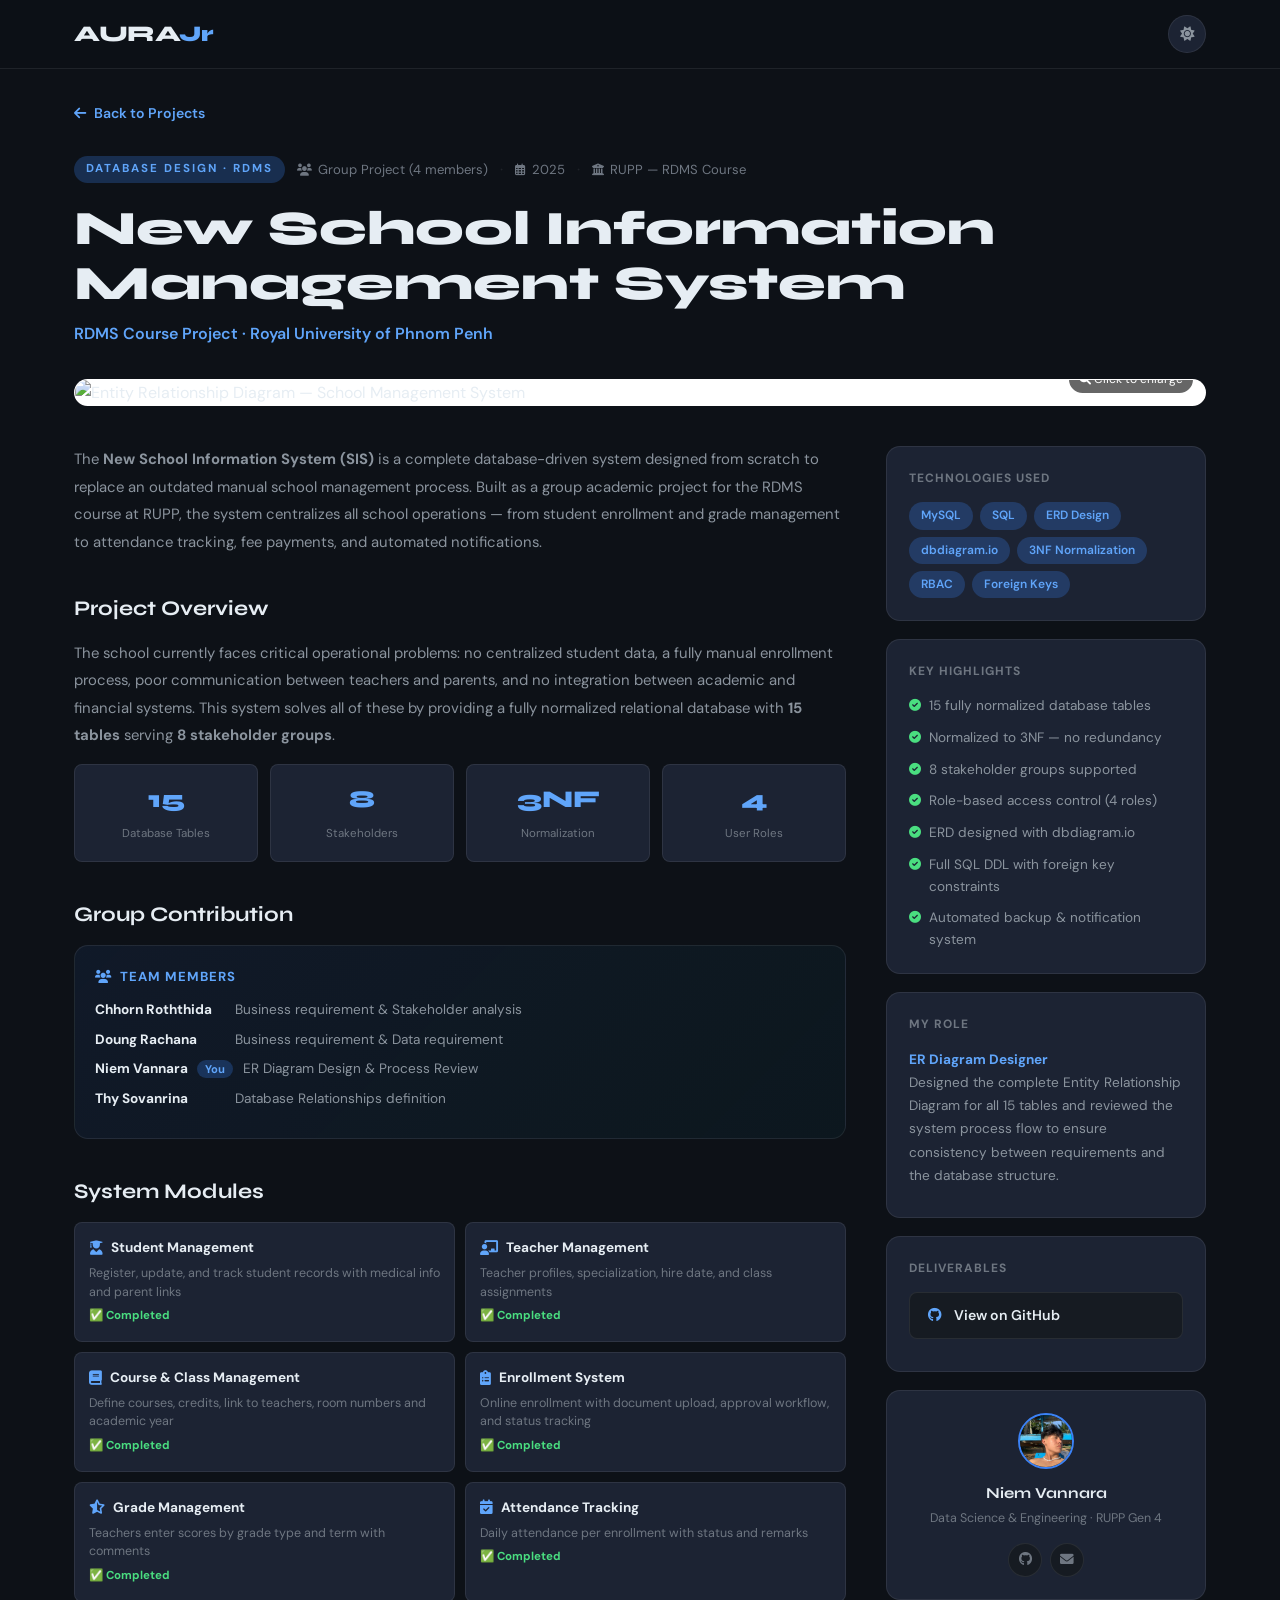
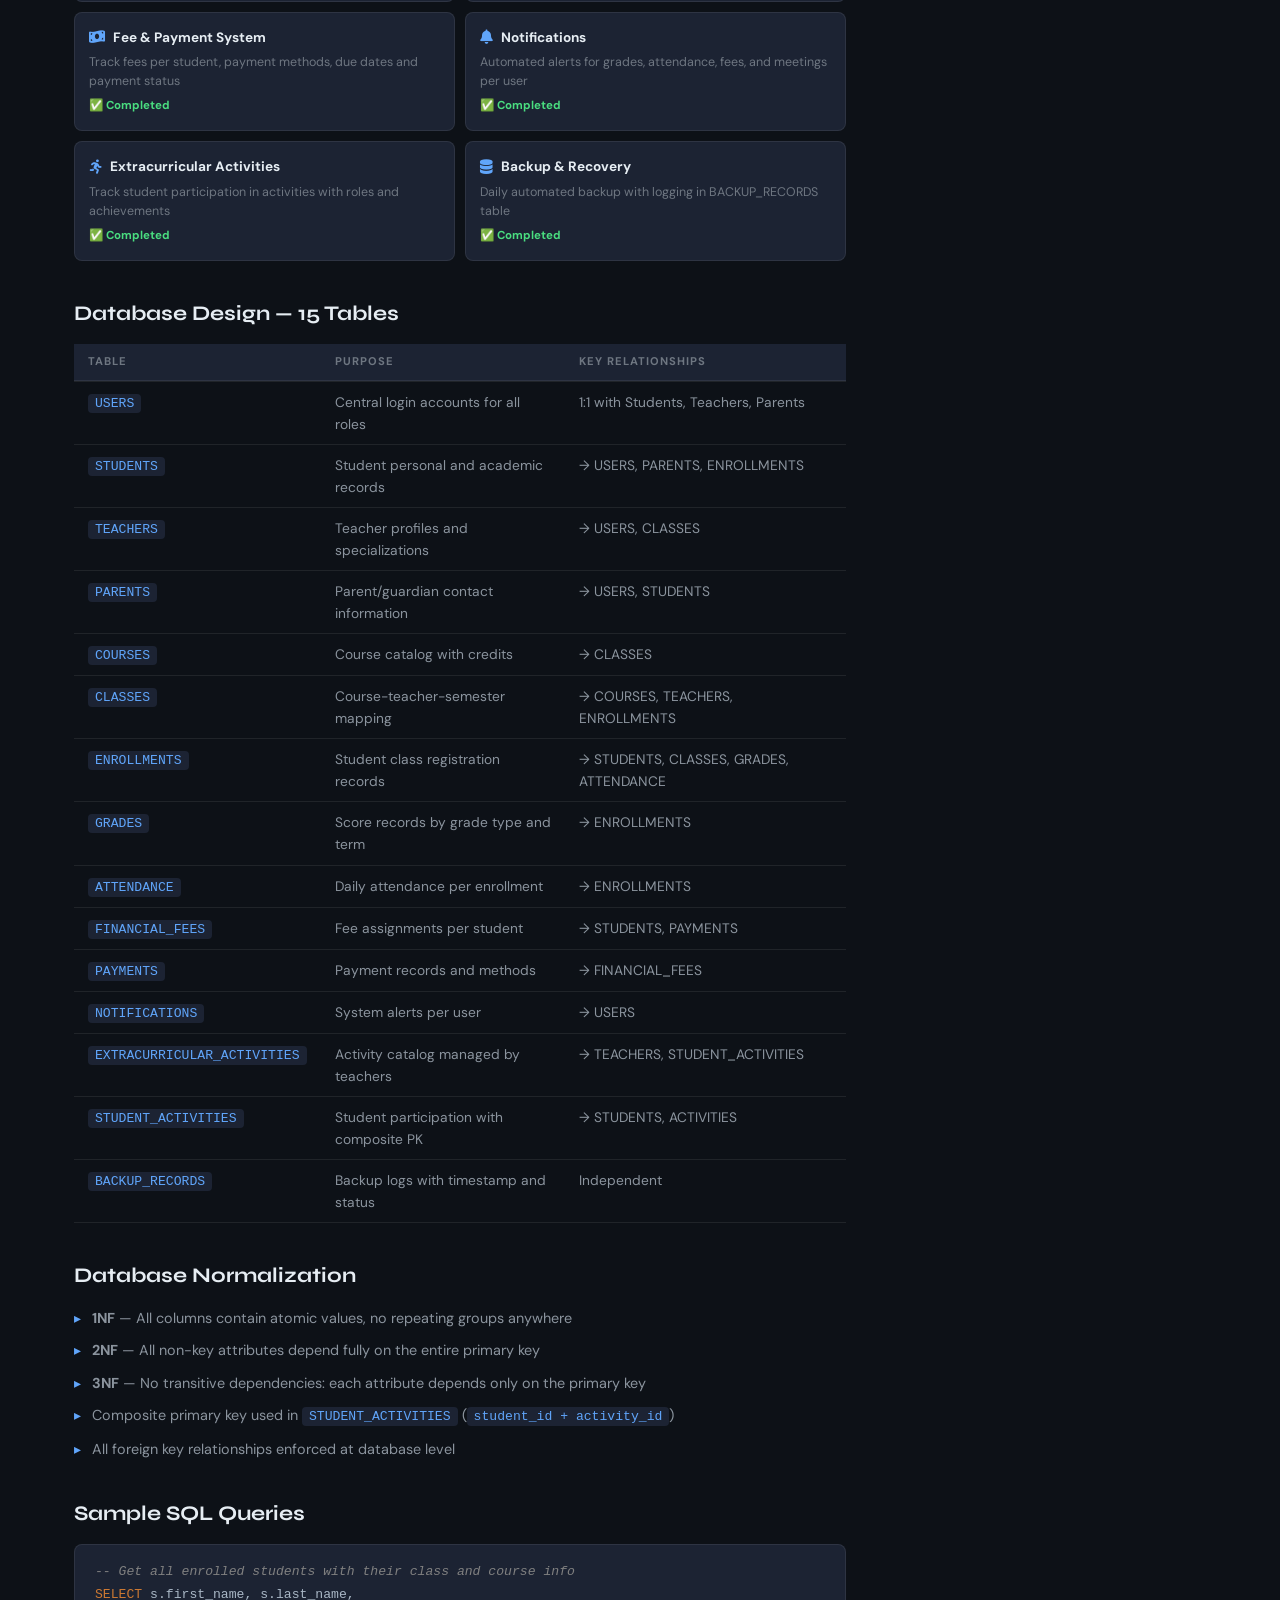
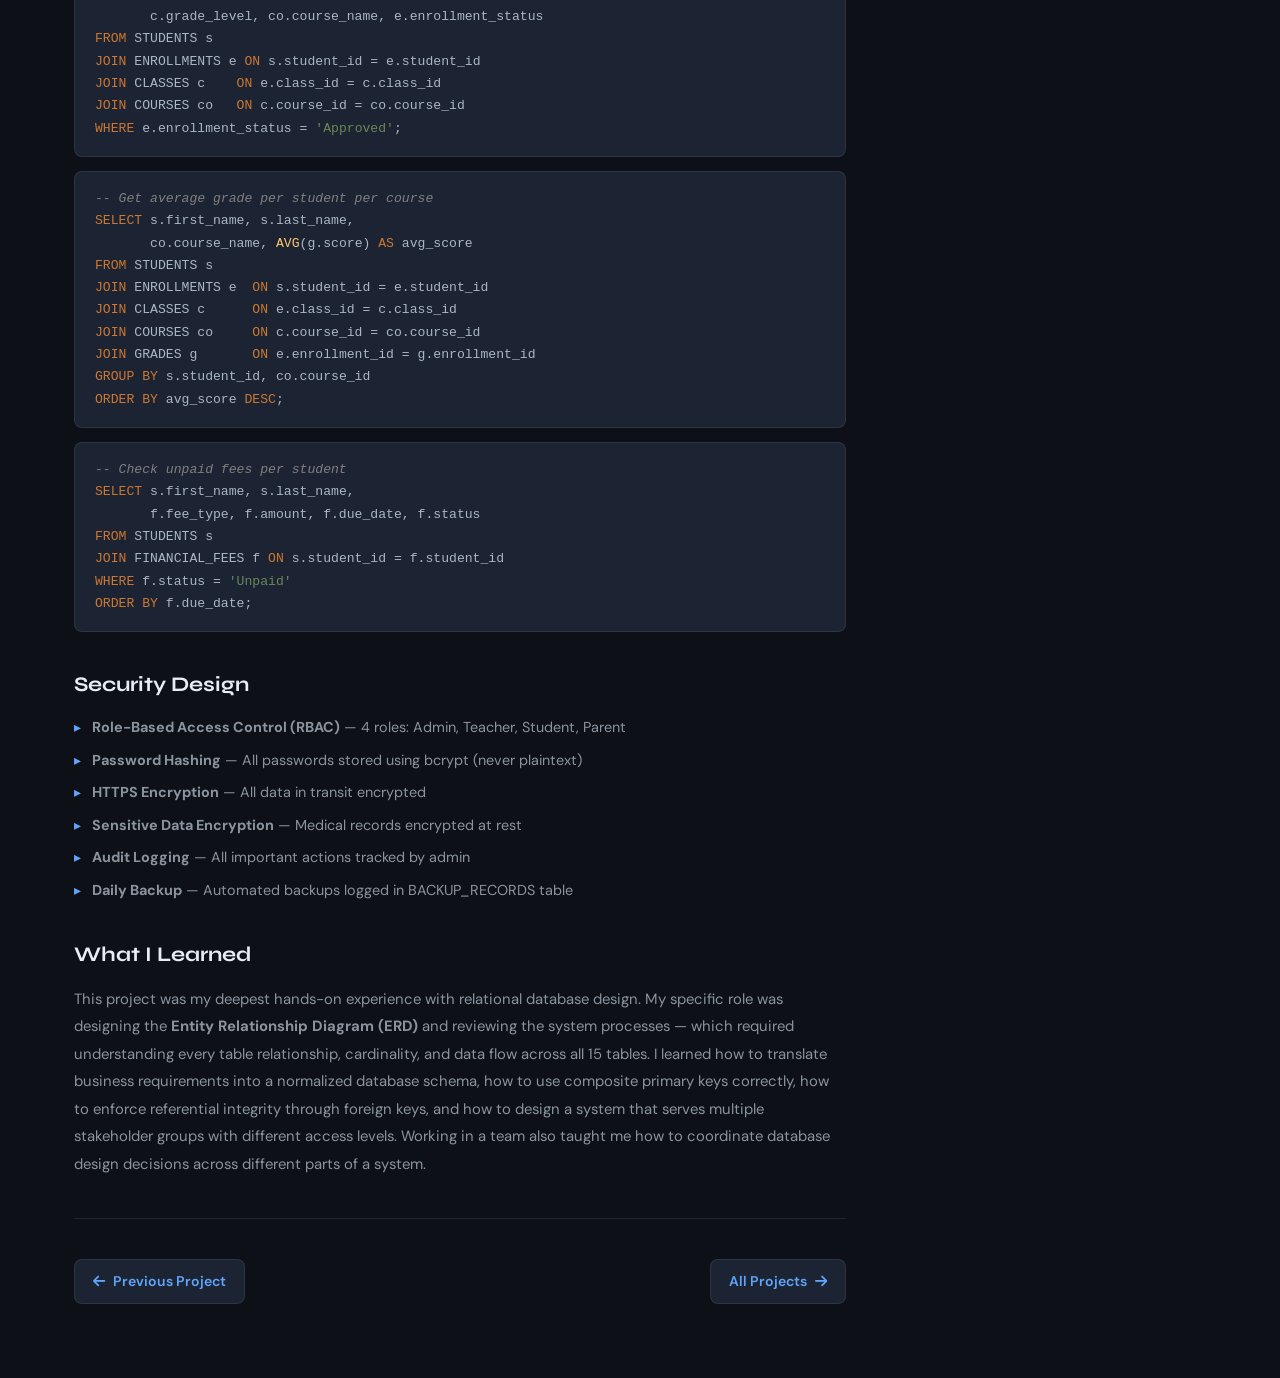
==== projects/school-management.html @ 26dc015e "delete AI file" ====
<!DOCTYPE html>
<html lang="en" data-theme="dark">
<head>
    <meta charset="UTF-8">
    <meta name="viewport" content="width=device-width, initial-scale=1.0">
    <title>School Management System — Niem Vannara</title>
    <link rel="stylesheet" href="../styles.css">
    <link href="https://fonts.googleapis.com/css2?family=Syne:wght@400;500;600;700;800&family=DM+Sans:wght@300;400;500;600&display=swap" rel="stylesheet">
    <link rel="stylesheet" href="https://cdnjs.cloudflare.com/ajax/libs/font-awesome/6.0.0/css/all.min.css">
    <style>
        body { background: var(--bg-primary); }
        .proj-page { padding: 100px 0 80px; min-height: 100vh; }
        .back-btn { display: inline-flex; align-items: center; gap: 8px; color: var(--accent-light); text-decoration: none; font-size: .88rem; font-weight: 600; margin-bottom: 32px; transition: gap .3s; }
        .back-btn:hover { gap: 14px; }
        .proj-label-row { display: flex; align-items: center; gap: 12px; flex-wrap: wrap; margin-bottom: 18px; }
        .proj-type-tag { font-size: .72rem; font-weight: 700; text-transform: uppercase; letter-spacing: 2px; padding: 4px 12px; border-radius: 20px; background: var(--accent-glow); color: var(--accent-light); }
        .proj-meta-inline { font-size: .82rem; color: var(--text-muted); display: flex; align-items: center; gap: 6px; }
        .proj-meta-inline i { font-size: .75rem; }
        .dot { color: var(--border); }
        .proj-page h1 { font-family: 'Syne', sans-serif; font-size: clamp(2rem,4vw,3rem); font-weight: 800; color: var(--text-primary); margin-bottom: 10px; line-height: 1.15; }
        .proj-org { font-size: 1rem; color: var(--accent-light); font-weight: 600; margin-bottom: 32px; display: block; }

        /* ERD Image */
        .erd-wrapper {
            width: 100%; border-radius: var(--radius); border: 1px solid var(--border);
            margin-bottom: 40px; overflow: hidden; background: #fff;
            cursor: pointer; position: relative;
        }
        .erd-wrapper img { width: 100%; display: block; transition: transform .3s; }
        .erd-wrapper:hover img { transform: scale(1.01); }
        .erd-zoom-hint {
            position: absolute; bottom: 12px; right: 12px;
            background: rgba(0,0,0,0.6); color: white;
            font-size: .75rem; padding: 4px 10px; border-radius: 20px;
            backdrop-filter: blur(4px);
        }

        /* Lightbox */
        .lightbox { display: none; position: fixed; inset: 0; background: rgba(0,0,0,0.92); z-index: 9999; align-items: center; justify-content: center; padding: 20px; }
        .lightbox.active { display: flex; }
        .lightbox img { max-width: 95vw; max-height: 90vh; border-radius: var(--radius); }
        .lightbox-close { position: fixed; top: 20px; right: 24px; font-size: 2rem; color: white; cursor: pointer; background: none; border: none; }

        /* Layout */
        .proj-layout { display: grid; grid-template-columns: 1fr 320px; gap: 40px; align-items: start; }
        .proj-sidebar-card { background: var(--bg-card); border: 1px solid var(--border); border-radius: var(--radius); padding: 22px; margin-bottom: 18px; }
        .proj-sidebar-card h3 { font-size: .75rem; font-weight: 700; text-transform: uppercase; letter-spacing: 1px; color: var(--text-muted); margin-bottom: 14px; }
        .tech-chips { display: flex; flex-wrap: wrap; gap: 7px; }
        .tech-chip { background: var(--accent-glow); color: var(--accent-light); padding: 4px 12px; border-radius: 20px; font-size: .75rem; font-weight: 600; }
        .highlight-list { list-style: none; padding: 0; display: flex; flex-direction: column; gap: 10px; }
        .highlight-list li { display: flex; align-items: flex-start; gap: 8px; font-size: .85rem; color: var(--text-secondary); line-height: 1.6; }
        .highlight-list li i { color: var(--green); font-size: .75rem; margin-top: 4px; flex-shrink: 0; }
        .proj-link-btn { display: flex; align-items: center; gap: 10px; padding: 11px 16px; border-radius: var(--radius-sm); border: 1px solid var(--border); background: var(--bg-secondary); color: var(--text-primary); text-decoration: none; font-size: .88rem; font-weight: 600; transition: all .3s; margin-bottom: 10px; }
        .proj-link-btn:hover { border-color: var(--accent); color: var(--accent-light); }
        .proj-link-btn i { color: var(--accent-light); width: 18px; text-align: center; }
        .author-card { background: var(--bg-card); border: 1px solid var(--border); border-radius: var(--radius); padding: 22px; text-align: center; }
        .author-avatar { width: 56px; height: 56px; border-radius: 50%; background: var(--accent-glow); border: 2px solid var(--accent); display: flex; align-items: center; justify-content: center; margin: 0 auto 12px; overflow: hidden; }
        .author-avatar img { width: 100%; height: 100%; object-fit: cover; }
        .author-name { font-family: 'Syne', sans-serif; font-weight: 700; font-size: .95rem; color: var(--text-primary); margin-bottom: 4px; }
        .author-role { font-size: .78rem; color: var(--text-muted); margin-bottom: 14px; }
        .author-links { display: flex; justify-content: center; gap: 8px; }
        .author-link { width: 34px; height: 34px; border-radius: 50%; border: 1px solid var(--border); background: var(--bg-secondary); display: flex; align-items: center; justify-content: center; color: var(--text-muted); text-decoration: none; font-size: .85rem; transition: all .3s; }
        .author-link:hover { border-color: var(--accent); color: var(--accent-light); }

        /* Content */
        .proj-content h2 { font-family: 'Syne', sans-serif; font-size: 1.3rem; font-weight: 700; color: var(--text-primary); margin: 36px 0 14px; }
        .proj-content h2:first-child { margin-top: 0; }
        .proj-content p { color: var(--text-secondary); line-height: 1.85; margin-bottom: 14px; font-size: .93rem; }
        .proj-content ul { list-style: none; padding: 0; margin-bottom: 16px; display: flex; flex-direction: column; gap: 8px; }
        .proj-content ul li { padding-left: 18px; position: relative; color: var(--text-secondary); font-size: .9rem; line-height: 1.7; }
        .proj-content ul li::before { content: '▸'; position: absolute; left: 0; color: var(--accent-light); }

        /* Stats */
        .stat-row { display: grid; grid-template-columns: repeat(4,1fr); gap: 12px; margin-bottom: 24px; }
        .stat-b { background: var(--bg-card); border: 1px solid var(--border); border-radius: var(--radius-sm); padding: 16px; text-align: center; }
        .stat-b .n { font-family: 'Syne', sans-serif; font-size: 1.5rem; font-weight: 800; color: var(--accent-light); display: block; }
        .stat-b .l { font-size: .72rem; color: var(--text-muted); }

        /* Tables */
        .proj-table { width: 100%; border-collapse: collapse; margin-bottom: 20px; font-size: .86rem; }
        .proj-table th { text-align: left; padding: 9px 14px; background: var(--bg-card); color: var(--text-muted); font-size: .7rem; text-transform: uppercase; letter-spacing: 1px; border-bottom: 2px solid var(--border); }
        .proj-table td { padding: 9px 14px; border-bottom: 1px solid var(--border); color: var(--text-secondary); vertical-align: top; }
        .proj-table tr:hover td { background: var(--bg-card); }
        code { background: var(--bg-card); padding: 2px 7px; border-radius: 4px; font-size: .82rem; color: var(--accent-light); font-family: monospace; }

        /* Code block */
        .code-block { background: var(--bg-card); border: 1px solid var(--border); border-radius: var(--radius-sm); padding: 16px 20px; margin: 14px 0; overflow-x: auto; }
        .code-block pre { margin: 0; color: #a9b7c6; font-family: monospace; font-size: .82rem; line-height: 1.7; white-space: pre; }
        .code-block .kw { color: #cc7832; }
        .code-block .fn { color: #ffc66d; }
        .code-block .cm { color: #808080; font-style: italic; }
        .code-block .st { color: #6a8759; }

        /* Modules grid */
        .modules-grid { display: grid; grid-template-columns: 1fr 1fr; gap: 10px; margin-bottom: 20px; }
        .module-card { background: var(--bg-card); border: 1px solid var(--border); border-radius: var(--radius-sm); padding: 14px; }
        .module-card .mhead { display: flex; align-items: center; gap: 8px; margin-bottom: 5px; }
        .module-card .mhead i { color: var(--accent-light); font-size: .9rem; }
        .module-card h4 { font-size: .85rem; font-weight: 700; color: var(--text-primary); }
        .module-card p { font-size: .78rem; color: var(--text-muted); margin: 0; line-height: 1.5; }
        .status-done { color: var(--green); font-size: .72rem; font-weight: 700; }
        .status-wip  { color: var(--orange); font-size: .72rem; font-weight: 700; }

        /* Group card */
        .group-card { background: linear-gradient(135deg, rgba(59,130,246,.08), rgba(6,182,212,.04)); border: 1px solid var(--border); border-radius: var(--radius); padding: 20px; margin-bottom: 14px; }
        .group-card h4 { font-size: .82rem; font-weight: 700; color: var(--accent-light); margin-bottom: 12px; text-transform: uppercase; letter-spacing: 1px; }
        .group-member { display: flex; align-items: flex-start; gap: 10px; margin-bottom: 8px; font-size: .85rem; color: var(--text-secondary); }
        .group-member strong { color: var(--text-primary); min-width: 130px; }
        .my-role { background: var(--accent-glow); color: var(--accent-light); padding: 2px 8px; border-radius: 10px; font-size: .7rem; font-weight: 700; margin-left: 6px; }

        /* Nav */
        .proj-bottom-nav { display: flex; justify-content: space-between; align-items: center; padding-top: 40px; margin-top: 40px; border-top: 1px solid var(--border); flex-wrap: wrap; gap: 12px; }
        .proj-nav-link { display: inline-flex; align-items: center; gap: 8px; color: var(--accent-light); text-decoration: none; font-size: .88rem; font-weight: 600; padding: 10px 18px; border: 1px solid var(--border); border-radius: var(--radius-sm); background: var(--bg-card); transition: all .3s; }
        .proj-nav-link:hover { border-color: var(--accent); }

        @media (max-width: 900px) { .proj-layout { grid-template-columns: 1fr; } .stat-row { grid-template-columns: 1fr 1fr; } .modules-grid { grid-template-columns: 1fr; } }
    </style>
</head>
<body>
<nav class="navbar">
    <div class="nav-container">
        <div class="nav-logo"><a href="../index.html" style="text-decoration:none;"><span class="logo-text">AURA<span class="logo-accent">Jr</span></span></a></div>
        <div class="nav-right"><button class="theme-toggle" id="themeToggle"><i class="fas fa-sun" id="themeIcon"></i></button></div>
    </div>
</nav>

<!-- Lightbox -->
<div class="lightbox" id="lightbox">
    <button class="lightbox-close" onclick="document.getElementById('lightbox').classList.remove('active')">&times;</button>
    <img src="../image/ER_Diagram.png" alt="ER Diagram Full">
</div>

<div class="proj-page">
    <div class="container">
        <a href="../index.html#projects" class="back-btn"><i class="fas fa-arrow-left"></i> Back to Projects</a>

        <div class="proj-label-row">
            <span class="proj-type-tag">Database Design · RDMS</span>
            <span class="proj-meta-inline"><i class="fas fa-users"></i> Group Project (4 members)</span>
            <span class="dot">·</span>
            <span class="proj-meta-inline"><i class="far fa-calendar-alt"></i> 2025</span>
            <span class="dot">·</span>
            <span class="proj-meta-inline"><i class="fas fa-university"></i> RUPP — RDMS Course</span>
        </div>

        <h1>New School Information<br>Management System</h1>
        <span class="proj-org">RDMS Course Project · Royal University of Phnom Penh</span>

        <!-- ER Diagram with lightbox -->
        <div class="erd-wrapper" onclick="document.getElementById('lightbox').classList.add('active')">
            <img src="../image/ER_Diagram.png" alt="Entity Relationship Diagram — School Management System">
            <span class="erd-zoom-hint"><i class="fas fa-search-plus"></i> Click to enlarge</span>
        </div>

        <div class="proj-layout">
            <div class="proj-content">

                <p>
                    The <strong>New School Information System (SIS)</strong> is a complete database-driven system
                    designed from scratch to replace an outdated manual school management process. Built as a
                    group academic project for the RDMS course at RUPP, the system centralizes all school
                    operations — from student enrollment and grade management to attendance tracking,
                    fee payments, and automated notifications.
                </p>

                <h2>Project Overview</h2>
                <p>
                    The school currently faces critical operational problems: no centralized student data,
                    a fully manual enrollment process, poor communication between teachers and parents,
                    and no integration between academic and financial systems. This system solves all of
                    these by providing a fully normalized relational database with <strong>15 tables</strong>
                    serving <strong>8 stakeholder groups</strong>.
                </p>

                <div class="stat-row">
                    <div class="stat-b"><span class="n">15</span><span class="l">Database Tables</span></div>
                    <div class="stat-b"><span class="n">8</span><span class="l">Stakeholders</span></div>
                    <div class="stat-b"><span class="n">3NF</span><span class="l">Normalization</span></div>
                    <div class="stat-b"><span class="n">4</span><span class="l">User Roles</span></div>
                </div>

                <h2>Group Contribution</h2>
                <div class="group-card">
                    <h4><i class="fas fa-users"></i> &nbsp;Team Members</h4>
                    <div class="group-member"><strong>Chhorn Roththida</strong><span>Business requirement & Stakeholder analysis</span></div>
                    <div class="group-member"><strong>Doung Rachana</strong><span>Business requirement & Data requirement</span></div>
                    <div class="group-member">
                        <strong>Niem Vannara <span class="my-role">You</span></strong>
                        <span>ER Diagram Design & Process Review</span>
                    </div>
                    <div class="group-member"><strong>Thy Sovanrina</strong><span>Database Relationships definition</span></div>
                </div>

                <h2>System Modules</h2>
                <div class="modules-grid">
                    <div class="module-card">
                        <div class="mhead"><i class="fas fa-user-graduate"></i><h4>Student Management</h4></div>
                        <p>Register, update, and track student records with medical info and parent links</p>
                        <span class="status-done">✅ Completed</span>
                    </div>
                    <div class="module-card">
                        <div class="mhead"><i class="fas fa-chalkboard-teacher"></i><h4>Teacher Management</h4></div>
                        <p>Teacher profiles, specialization, hire date, and class assignments</p>
                        <span class="status-done">✅ Completed</span>
                    </div>
                    <div class="module-card">
                        <div class="mhead"><i class="fas fa-book"></i><h4>Course & Class Management</h4></div>
                        <p>Define courses, credits, link to teachers, room numbers and academic year</p>
                        <span class="status-done">✅ Completed</span>
                    </div>
                    <div class="module-card">
                        <div class="mhead"><i class="fas fa-clipboard-list"></i><h4>Enrollment System</h4></div>
                        <p>Online enrollment with document upload, approval workflow, and status tracking</p>
                        <span class="status-done">✅ Completed</span>
                    </div>
                    <div class="module-card">
                        <div class="mhead"><i class="fas fa-star-half-alt"></i><h4>Grade Management</h4></div>
                        <p>Teachers enter scores by grade type and term with comments</p>
                        <span class="status-done">✅ Completed</span>
                    </div>
                    <div class="module-card">
                        <div class="mhead"><i class="fas fa-calendar-check"></i><h4>Attendance Tracking</h4></div>
                        <p>Daily attendance per enrollment with status and remarks</p>
                        <span class="status-done">✅ Completed</span>
                    </div>
                    <div class="module-card">
                        <div class="mhead"><i class="fas fa-money-bill-wave"></i><h4>Fee & Payment System</h4></div>
                        <p>Track fees per student, payment methods, due dates and payment status</p>
                        <span class="status-done">✅ Completed</span>
                    </div>
                    <div class="module-card">
                        <div class="mhead"><i class="fas fa-bell"></i><h4>Notifications</h4></div>
                        <p>Automated alerts for grades, attendance, fees, and meetings per user</p>
                        <span class="status-done">✅ Completed</span>
                    </div>
                    <div class="module-card">
                        <div class="mhead"><i class="fas fa-running"></i><h4>Extracurricular Activities</h4></div>
                        <p>Track student participation in activities with roles and achievements</p>
                        <span class="status-done">✅ Completed</span>
                    </div>
                    <div class="module-card">
                        <div class="mhead"><i class="fas fa-database"></i><h4>Backup & Recovery</h4></div>
                        <p>Daily automated backup with logging in BACKUP_RECORDS table</p>
                        <span class="status-done">✅ Completed</span>
                    </div>
                </div>

                <h2>Database Design — 15 Tables</h2>
                <table class="proj-table">
                    <thead>
                        <tr><th>Table</th><th>Purpose</th><th>Key Relationships</th></tr>
                    </thead>
                    <tbody>
                        <tr><td><code>USERS</code></td><td>Central login accounts for all roles</td><td>1:1 with Students, Teachers, Parents</td></tr>
                        <tr><td><code>STUDENTS</code></td><td>Student personal and academic records</td><td>→ USERS, PARENTS, ENROLLMENTS</td></tr>
                        <tr><td><code>TEACHERS</code></td><td>Teacher profiles and specializations</td><td>→ USERS, CLASSES</td></tr>
                        <tr><td><code>PARENTS</code></td><td>Parent/guardian contact information</td><td>→ USERS, STUDENTS</td></tr>
                        <tr><td><code>COURSES</code></td><td>Course catalog with credits</td><td>→ CLASSES</td></tr>
                        <tr><td><code>CLASSES</code></td><td>Course-teacher-semester mapping</td><td>→ COURSES, TEACHERS, ENROLLMENTS</td></tr>
                        <tr><td><code>ENROLLMENTS</code></td><td>Student class registration records</td><td>→ STUDENTS, CLASSES, GRADES, ATTENDANCE</td></tr>
                        <tr><td><code>GRADES</code></td><td>Score records by grade type and term</td><td>→ ENROLLMENTS</td></tr>
                        <tr><td><code>ATTENDANCE</code></td><td>Daily attendance per enrollment</td><td>→ ENROLLMENTS</td></tr>
                        <tr><td><code>FINANCIAL_FEES</code></td><td>Fee assignments per student</td><td>→ STUDENTS, PAYMENTS</td></tr>
                        <tr><td><code>PAYMENTS</code></td><td>Payment records and methods</td><td>→ FINANCIAL_FEES</td></tr>
                        <tr><td><code>NOTIFICATIONS</code></td><td>System alerts per user</td><td>→ USERS</td></tr>
                        <tr><td><code>EXTRACURRICULAR_ACTIVITIES</code></td><td>Activity catalog managed by teachers</td><td>→ TEACHERS, STUDENT_ACTIVITIES</td></tr>
                        <tr><td><code>STUDENT_ACTIVITIES</code></td><td>Student participation with composite PK</td><td>→ STUDENTS, ACTIVITIES</td></tr>
                        <tr><td><code>BACKUP_RECORDS</code></td><td>Backup logs with timestamp and status</td><td>Independent</td></tr>
                    </tbody>
                </table>

                <h2>Database Normalization</h2>
                <ul>
                    <li><strong>1NF</strong> — All columns contain atomic values, no repeating groups anywhere</li>
                    <li><strong>2NF</strong> — All non-key attributes depend fully on the entire primary key</li>
                    <li><strong>3NF</strong> — No transitive dependencies: each attribute depends only on the primary key</li>
                    <li>Composite primary key used in <code>STUDENT_ACTIVITIES</code> (<code>student_id + activity_id</code>)</li>
                    <li>All foreign key relationships enforced at database level</li>
                </ul>

                <h2>Sample SQL Queries</h2>

                <div class="code-block"><pre><span class="cm">-- Get all enrolled students with their class and course info</span>
<span class="kw">SELECT</span> s.first_name, s.last_name,
       c.grade_level, co.course_name, e.enrollment_status
<span class="kw">FROM</span> STUDENTS s
<span class="kw">JOIN</span> ENROLLMENTS e <span class="kw">ON</span> s.student_id = e.student_id
<span class="kw">JOIN</span> CLASSES c    <span class="kw">ON</span> e.class_id = c.class_id
<span class="kw">JOIN</span> COURSES co   <span class="kw">ON</span> c.course_id = co.course_id
<span class="kw">WHERE</span> e.enrollment_status = <span class="st">'Approved'</span>;</pre></div>

                <div class="code-block"><pre><span class="cm">-- Get average grade per student per course</span>
<span class="kw">SELECT</span> s.first_name, s.last_name,
       co.course_name, <span class="fn">AVG</span>(g.score) <span class="kw">AS</span> avg_score
<span class="kw">FROM</span> STUDENTS s
<span class="kw">JOIN</span> ENROLLMENTS e  <span class="kw">ON</span> s.student_id = e.student_id
<span class="kw">JOIN</span> CLASSES c      <span class="kw">ON</span> e.class_id = c.class_id
<span class="kw">JOIN</span> COURSES co     <span class="kw">ON</span> c.course_id = co.course_id
<span class="kw">JOIN</span> GRADES g       <span class="kw">ON</span> e.enrollment_id = g.enrollment_id
<span class="kw">GROUP BY</span> s.student_id, co.course_id
<span class="kw">ORDER BY</span> avg_score <span class="kw">DESC</span>;</pre></div>

                <div class="code-block"><pre><span class="cm">-- Check unpaid fees per student</span>
<span class="kw">SELECT</span> s.first_name, s.last_name,
       f.fee_type, f.amount, f.due_date, f.status
<span class="kw">FROM</span> STUDENTS s
<span class="kw">JOIN</span> FINANCIAL_FEES f <span class="kw">ON</span> s.student_id = f.student_id
<span class="kw">WHERE</span> f.status = <span class="st">'Unpaid'</span>
<span class="kw">ORDER BY</span> f.due_date;</pre></div>

                <h2>Security Design</h2>
                <ul>
                    <li><strong>Role-Based Access Control (RBAC)</strong> — 4 roles: Admin, Teacher, Student, Parent</li>
                    <li><strong>Password Hashing</strong> — All passwords stored using bcrypt (never plaintext)</li>
                    <li><strong>HTTPS Encryption</strong> — All data in transit encrypted</li>
                    <li><strong>Sensitive Data Encryption</strong> — Medical records encrypted at rest</li>
                    <li><strong>Audit Logging</strong> — All important actions tracked by admin</li>
                    <li><strong>Daily Backup</strong> — Automated backups logged in BACKUP_RECORDS table</li>
                </ul>

                <h2>What I Learned</h2>
                <p>
                    This project was my deepest hands-on experience with relational database design. My specific
                    role was designing the <strong>Entity Relationship Diagram (ERD)</strong> and reviewing the
                    system processes — which required understanding every table relationship, cardinality, and
                    data flow across all 15 tables. I learned how to translate business requirements into a
                    normalized database schema, how to use composite primary keys correctly, how to enforce
                    referential integrity through foreign keys, and how to design a system that serves multiple
                    stakeholder groups with different access levels. Working in a team also taught me how to
                    coordinate database design decisions across different parts of a system.
                </p>

                <div class="proj-bottom-nav">
                    <a href="salary-analysis.html" class="proj-nav-link"><i class="fas fa-arrow-left"></i> Previous Project</a>
                    <a href="../index.html#projects" class="proj-nav-link">All Projects <i class="fas fa-arrow-right"></i></a>
                </div>
            </div>

            <!-- Sidebar -->
            <div class="proj-sidebar">
                <div class="proj-sidebar-card">
                    <h3>Technologies Used</h3>
                    <div class="tech-chips">
                        <span class="tech-chip">MySQL</span>
                        <span class="tech-chip">SQL</span>
                        <span class="tech-chip">ERD Design</span>
                        <span class="tech-chip">dbdiagram.io</span>
                        <span class="tech-chip">3NF Normalization</span>
                        <span class="tech-chip">RBAC</span>
                        <span class="tech-chip">Foreign Keys</span>
                    </div>
                </div>

                <div class="proj-sidebar-card">
                    <h3>Key Highlights</h3>
                    <ul class="highlight-list">
                        <li><i class="fas fa-check-circle"></i> 15 fully normalized database tables</li>
                        <li><i class="fas fa-check-circle"></i> Normalized to 3NF — no redundancy</li>
                        <li><i class="fas fa-check-circle"></i> 8 stakeholder groups supported</li>
                        <li><i class="fas fa-check-circle"></i> Role-based access control (4 roles)</li>
                        <li><i class="fas fa-check-circle"></i> ERD designed with dbdiagram.io</li>
                        <li><i class="fas fa-check-circle"></i> Full SQL DDL with foreign key constraints</li>
                        <li><i class="fas fa-check-circle"></i> Automated backup & notification system</li>
                    </ul>
                </div>

                <div class="proj-sidebar-card">
                    <h3>My Role</h3>
                    <p style="font-size:.85rem;color:var(--text-secondary);line-height:1.7;margin-bottom:8px;">
                        <strong style="color:var(--accent-light)">ER Diagram Designer</strong><br>
                        Designed the complete Entity Relationship Diagram for all 15 tables and reviewed the system process flow to ensure consistency between requirements and the database structure.
                    </p>
                </div>

                <div class="proj-sidebar-card">
                    <h3>Deliverables</h3>
                    <a href="https://github.com/Vannara22" target="_blank" class="proj-link-btn"><i class="fab fa-github"></i> View on GitHub</a>
                    <!-- Add your Canva/PowerPoint link below -->
                    <!-- <a href="YOUR_CANVA_OR_GDRIVE_LINK" target="_blank" class="proj-link-btn"><i class="fas fa-file-powerpoint"></i> Presentation Slides</a> -->
                    <!-- <a href="../reports/school-report.pdf" target="_blank" class="proj-link-btn"><i class="fas fa-file-pdf"></i> Full Report</a> -->
                </div>

                <div class="author-card">
                    <div class="author-avatar">
                        <img src="../image/my photo.jpg" alt="Vannara" onerror="this.parentElement.innerHTML='<i class=\'fas fa-user\'></i>'">
                    </div>
                    <div class="author-name">Niem Vannara</div>
                    <div class="author-role">Data Science & Engineering · RUPP Gen 4</div>
                    <div class="author-links">
                        <a href="https://github.com/Vannara22" target="_blank" class="author-link"><i class="fab fa-github"></i></a>
                        <a href="../index.html#contact" class="author-link"><i class="fas fa-envelope"></i></a>
                    </div>
                </div>
            </div>
        </div>
    </div>
</div>

<script>
    const t=document.getElementById('themeToggle'),i=document.getElementById('themeIcon'),h=document.documentElement,s=localStorage.getItem('theme')||'dark';
    h.setAttribute('data-theme',s);i.className=s==='dark'?'fas fa-sun':'fas fa-moon';
    t.addEventListener('click',()=>{const n=h.getAttribute('data-theme')==='dark'?'light':'dark';h.setAttribute('data-theme',n);localStorage.setItem('theme',n);i.className=n==='dark'?'fas fa-sun':'fas fa-moon';});
    // Close lightbox on click outside image
    document.getElementById('lightbox').addEventListener('click',function(e){if(e.target===this)this.classList.remove('active');});
</script>
</body>
</html>
---- styles.css ----
/* =============================================
   NIEM VANNARA PORTFOLIO — styles.css
   Dark / Light mode + Full redesign
   ============================================= */

@import url('https://fonts.googleapis.com/css2?family=Syne:wght@400;500;600;700;800&family=DM+Sans:wght@300;400;500;600&display=swap');

/* ---- CSS Variables — Dark Mode (default) ---- */
:root {
    --bg-primary:    #0d1117;
    --bg-secondary:  #161b22;
    --bg-card:       #1c2333;
    --bg-card-hover: #212b3b;
    --border:        rgba(255,255,255,0.08);
    --border-active: rgba(99,179,237,0.4);

    --text-primary:  #e6edf3;
    --text-secondary:#8b949e;
    --text-muted:    #6e7681;

    --accent:        #3b82f6;
    --accent-light:  #60a5fa;
    --accent-glow:   rgba(59,130,246,0.25);
    --accent-2:      #06b6d4;
    --green:         #4ade80;
    --orange:        #fb923c;
    --purple:        #a78bfa;

    --hero-grad:     linear-gradient(135deg, #0d1117 0%, #1a2744 60%, #0d1117 100%);
    --card-shadow:   0 4px 24px rgba(0,0,0,0.4);
    --glow-shadow:   0 0 40px rgba(59,130,246,0.2);

    --nav-bg:        rgba(13,17,23,0.85);
    --radius:        14px;
    --radius-sm:     8px;
    --transition:    0.3s ease;
}

/* ---- Light Mode ---- */
[data-theme="light"] {
    --bg-primary:    #f0f4f8;
    --bg-secondary:  #ffffff;
    --bg-card:       #ffffff;
    --bg-card-hover: #f7faff;
    --border:        rgba(0,0,0,0.08);
    --border-active: rgba(37,99,235,0.4);

    --text-primary:  #1a202c;
    --text-secondary:#4a5568;
    --text-muted:    #718096;

    --accent:        #2563eb;
    --accent-light:  #3b82f6;
    --accent-glow:   rgba(37,99,235,0.12);
    --accent-2:      #0891b2;
    --green:         #16a34a;
    --orange:        #ea580c;
    --purple:        #7c3aed;

    --hero-grad:     linear-gradient(135deg, #1e3a8a 0%, #2563eb 60%, #1d4ed8 100%);
    --card-shadow:   0 4px 20px rgba(0,0,0,0.08);
    --glow-shadow:   0 0 40px rgba(37,99,235,0.1);

    --nav-bg:        rgba(255,255,255,0.9);
}

/* ---- Reset ---- */
*, *::before, *::after { margin:0; padding:0; box-sizing:border-box; }
html { scroll-behavior: smooth; }

body {
    font-family: 'DM Sans', -apple-system, sans-serif;
    background: var(--bg-primary);
    color: var(--text-primary);
    line-height: 1.6;
    transition: background var(--transition), color var(--transition);
}

.container { max-width: 1180px; margin: 0 auto; padding: 0 24px; }

/* =============================================
   NAVBAR
   ============================================= */
.navbar {
    position: fixed; top: 0; left: 0; width: 100%;
    background: var(--nav-bg);
    backdrop-filter: blur(16px);
    border-bottom: 1px solid var(--border);
    z-index: 1000;
    transition: all var(--transition);
}

.nav-container {
    max-width: 1180px; margin: 0 auto; padding: 0 24px;
    display: flex; justify-content: space-between; align-items: center;
    height: 68px;
}

.logo-text {
    font-family: 'Syne', sans-serif;
    font-size: 1.4rem; font-weight: 800;
    color: var(--text-primary);
    letter-spacing: -0.5px;
}
.logo-accent { color: var(--accent-light); }

.nav-menu {
    display: flex; list-style: none; gap: 0.2rem;
}
.nav-link {
    display: block; padding: 6px 14px;
    text-decoration: none; color: var(--text-secondary);
    font-size: 0.9rem; font-weight: 500;
    border-radius: var(--radius-sm);
    transition: all var(--transition);
}
.nav-link:hover, .nav-link.active {
    color: var(--accent-light);
    background: var(--accent-glow);
}

.nav-right { display: flex; align-items: center; gap: 12px; }

/* Theme Toggle */
.theme-toggle {
    width: 38px; height: 38px;
    border: 1px solid var(--border);
    background: var(--bg-card);
    color: var(--text-secondary);
    border-radius: 50%;
    cursor: pointer;
    font-size: 0.9rem;
    display: flex; align-items: center; justify-content: center;
    transition: all var(--transition);
}
.theme-toggle:hover { border-color: var(--accent); color: var(--accent); }

/* Hamburger */
.hamburger { display: none; flex-direction: column; cursor: pointer; gap: 5px; }
.bar { width: 22px; height: 2px; background: var(--text-secondary); border-radius: 2px; transition: var(--transition); }

/* =============================================
   HERO
   ============================================= */
.hero {
    background: var(--hero-grad);
    min-height: 100vh;
    display: flex; align-items: center;
    position: relative; overflow: hidden;
    padding: 100px 0 60px;
}

/* Particles */
.hero-particles {
    position: absolute; inset: 0;
    pointer-events: none; z-index: 0;
}
.hero-particles span {
    position: absolute; display: block;
    border-radius: 50%;
    background: rgba(99,179,237,0.06);
    animation: floatParticle 8s ease-in-out infinite;
}
.hero-particles span:nth-child(1){width:90px;height:90px;left:8%;top:18%;animation-delay:0s;}
.hero-particles span:nth-child(2){width:55px;height:55px;left:78%;top:12%;animation-delay:1.5s;}
.hero-particles span:nth-child(3){width:130px;height:130px;left:58%;top:62%;animation-delay:3s;}
.hero-particles span:nth-child(4){width:40px;height:40px;left:22%;top:72%;animation-delay:2s;}
.hero-particles span:nth-child(5){width:70px;height:70px;left:44%;top:8%;animation-delay:4s;}
.hero-particles span:nth-child(6){width:35px;height:35px;left:88%;top:78%;animation-delay:1s;}

@keyframes floatParticle {
    0%,100%{transform:translateY(0) scale(1);opacity:.3;}
    50%{transform:translateY(-28px) scale(1.08);opacity:.7;}
}

.hero-container {
    max-width: 1180px; margin: 0 auto; padding: 0 24px;
    display: grid; grid-template-columns: 1fr 1fr;
    gap: 4rem; align-items: center;
    position: relative; z-index: 1;
}

/* Badge */
.hero-badge {
    display: inline-flex; align-items: center; gap: 8px;
    background: rgba(255,255,255,0.1);
    border: 1px solid rgba(255,255,255,0.2);
    padding: 6px 16px; border-radius: 50px;
    font-size: 0.82rem; color: #e0f2fe;
    margin-bottom: 1.2rem;
    backdrop-filter: blur(6px);
    animation: fadeDown 0.8s ease both;
}
.badge-dot {
    width: 7px; height: 7px;
    background: var(--green); border-radius: 50%;
    animation: pulseDot 1.5s infinite;
}
@keyframes pulseDot {
    0%,100%{box-shadow:0 0 0 0 rgba(74,222,128,.6);}
    50%{box-shadow:0 0 0 6px rgba(74,222,128,0);}
}

.hero-title {
    font-family: 'Syne', sans-serif;
    font-size: clamp(2.2rem, 4vw, 3.8rem);
    font-weight: 800; line-height: 1.1;
    color: #ffffff; margin-bottom: 1rem;
    animation: fadeDown 0.9s ease 0.1s both;
}
.highlight {
    background: linear-gradient(90deg, #60a5fa, #93c5fd, #38bdf8);
    -webkit-background-clip: text;
    -webkit-text-fill-color: transparent;
    background-clip: text;
}

.hero-subtitle {
    font-size: 1.1rem; color: rgba(255,255,255,0.8);
    margin-bottom: 0.5rem; display: flex; flex-direction: column; gap: 4px;
    animation: fadeDown 0.9s ease 0.2s both;
}
.hero-subtitle-tag {
    font-size: 0.9rem; opacity: 0.65; font-weight: 400;
}

.hero-description {
    font-size: 1rem; color: rgba(255,255,255,0.7);
    margin: 1rem 0 1.8rem; max-width: 440px; line-height: 1.75;
    animation: fadeDown 0.9s ease 0.3s both;
}

.hero-buttons {
    display: flex; gap: 1rem; flex-wrap: wrap;
    animation: fadeDown 0.9s ease 0.4s both;
}

/* Buttons */
.btn {
    padding: 11px 24px; border-radius: var(--radius-sm);
    font-size: 0.92rem; font-weight: 600;
    text-decoration: none; display: inline-flex; align-items: center; gap: 7px;
    border: 2px solid transparent; cursor: pointer;
    transition: all var(--transition);
}
.btn i { font-size: 0.85rem; }
.btn-primary {
    background: var(--accent-light); color: #ffffff;
    border-color: var(--accent-light);
}
.btn-primary:hover { background: var(--accent); border-color: var(--accent); transform: translateY(-2px); box-shadow: 0 8px 20px var(--accent-glow); }
.btn-secondary {
    background: transparent; color: #ffffff;
    border-color: rgba(255,255,255,0.4);
}
.btn-secondary:hover { background: rgba(255,255,255,0.12); border-color: #fff; transform: translateY(-2px); }
.btn-full { width: 100%; justify-content: center; }
.btn-cv {
    background: transparent;
    color: #ffffff;
    border: 2px solid var(--green);
    color: var(--green);
}
.btn-cv:hover {
    background: var(--green);
    color: #000000;
    transform: translateY(-2px);
    box-shadow: 0 8px 20px rgba(74,222,128,0.3);
}
/* Tech chips */
.hero-tech-chips {
    display: flex; flex-wrap: wrap; gap: 0.5rem;
    margin-top: 1.6rem;
    animation: fadeDown 0.9s ease 0.5s both;
}
.chip {
    background: rgba(255,255,255,0.08);
    border: 1px solid rgba(255,255,255,0.15);
    padding: 5px 14px; border-radius: 20px;
    font-size: 0.78rem; color: #bfdbfe;
    display: inline-flex; align-items: center; gap: 5px;
    backdrop-filter: blur(4px);
    transition: background var(--transition);
}
.chip:hover { background: rgba(255,255,255,0.16); }
.chip i { font-size: 0.75rem; }

/* Profile */
.hero-visual { display: flex; justify-content: center; align-items: center; }
.profile-wrapper {
    position: relative; width: 360px; height: 360px; margin: 0 auto;
    animation: fadeScale 1s ease 0.3s both;
}
.profile-ring {
    position: absolute; border-radius: 50%;
    border: 2px dashed rgba(255,255,255,0.2);
    animation: rotateSlow linear infinite;
}
.ring-1 { inset: 0; animation-duration: 14s; }
.ring-2 { inset: -8%; border-color: rgba(96,165,250,0.2); animation-duration: 22s; animation-direction: reverse; }
@keyframes rotateSlow {
    from{transform:rotate(0deg);}
    to{transform:rotate(360deg);}
}
.profile-img-container {
    position: absolute;
    top: 50%; left: 50%; transform: translate(-50%,-50%);
    width: 80%; height: 80%; border-radius: 50%;
    overflow: hidden;
    border: 3px solid rgba(255,255,255,0.25);
    box-shadow: 0 0 50px rgba(59,130,246,0.4), 0 0 100px rgba(59,130,246,0.15);
}
.profile-img { width: 100%; height: 100%; object-fit: cover; object-position: center top; display: block; }
.profile-avatar-fallback {
    display: none; width: 100%; height: 100%;
    align-items: center; justify-content: center;
    font-size: 5rem; color: rgba(255,255,255,0.3);
}

/* Floating badges */
.floating-badge {
    position: absolute;
    background: rgba(15,23,42,0.75);
    backdrop-filter: blur(12px);
    border: 1px solid rgba(255,255,255,0.15);
    padding: 6px 12px; border-radius: 20px;
    font-size: 0.72rem; color: white; font-weight: 600;
    display: flex; align-items: center; gap: 5px;
    box-shadow: 0 4px 16px rgba(0,0,0,0.3);
    animation: floatBadge 3s ease-in-out infinite;
    white-space: nowrap;
}
.floating-badge i { font-size: 0.8rem; color: var(--accent-light); }
.badge-python { top: 4%;  left: -8%; animation-delay: 0s; }
.badge-sql    { top: 18%; right: -14%; animation-delay: 0.8s; }
.badge-data   { bottom: 20%; left: -16%; animation-delay: 1.4s; }
.badge-etl    { bottom: 6%; right: -12%; animation-delay: 0.4s; }
.badge-ml     { top: -8%; right: 8%; animation-delay: 2s; }
@keyframes floatBadge {
    0%,100%{transform:translateY(0);}
    50%{transform:translateY(-10px);}
}

/* Scroll down btn */
.scroll-down-btn {
    position: absolute; bottom: 30px; left: 50%; transform: translateX(-50%);
    width: 40px; height: 40px;
    border: 2px solid rgba(255,255,255,0.25); border-radius: 50%;
    display: flex; align-items: center; justify-content: center;
    color: rgba(255,255,255,0.5); text-decoration: none; font-size: 0.9rem;
    animation: bounce 2s ease-in-out infinite;
    transition: all var(--transition);
}
.scroll-down-btn:hover { border-color: var(--accent-light); color: var(--accent-light); }
@keyframes bounce {
    0%,100%{transform:translateX(-50%) translateY(0);}
    50%{transform:translateX(-50%) translateY(-8px);}
}

/* Entrance animations */
@keyframes fadeDown {
    from{opacity:0;transform:translateY(-20px);}
    to{opacity:1;transform:translateY(0);}
}
@keyframes fadeScale {
    from{opacity:0;transform:scale(0.85);}
    to{opacity:1;transform:scale(1);}
}

/* =============================================
   SECTION COMMON
   ============================================= */
section { padding: 90px 0; }

.section-header { text-align: center; margin-bottom: 56px; }
.section-tag {
    display: inline-block;
    font-size: 0.78rem; font-weight: 600; letter-spacing: 2px;
    text-transform: uppercase; color: var(--accent-light);
    background: var(--accent-glow); padding: 4px 14px; border-radius: 20px;
    margin-bottom: 12px;
}
.section-title {
    font-family: 'Syne', sans-serif;
    font-size: clamp(1.8rem, 3vw, 2.6rem);
    font-weight: 800; color: var(--text-primary);
}

/* =============================================
   ABOUT
   ============================================= */
.about { background: var(--bg-secondary); }

.about-grid {
    display: grid; grid-template-columns: 1.4fr 1fr;
    gap: 4rem; align-items: start;
}
.about-lead {
    font-size: 1.2rem; font-weight: 500;
    color: var(--text-primary); margin-bottom: 1.2rem; line-height: 1.7;
}
.about-body { color: var(--text-secondary); margin-bottom: 1rem; line-height: 1.8; }

.about-info-grid {
    display: grid; grid-template-columns: 1fr 1fr;
    gap: 14px; margin: 2rem 0;
}
.info-item {
    display: flex; align-items: flex-start; gap: 10px;
    background: var(--bg-card); border: 1px solid var(--border);
    padding: 14px; border-radius: var(--radius-sm);
}
.info-item i { color: var(--accent-light); font-size: 1rem; margin-top: 2px; }
.info-label { display: block; font-size: 0.72rem; color: var(--text-muted); text-transform: uppercase; letter-spacing: 1px; }
.info-value { display: block; font-size: 0.88rem; font-weight: 600; color: var(--text-primary); }

.about-goals { display: flex; flex-direction: column; gap: 12px; margin-top: 1.5rem; }
.goal-card {
    display: flex; align-items: center; gap: 14px;
    background: var(--bg-card); border: 1px solid var(--border);
    padding: 16px 18px; border-radius: var(--radius);
    transition: border-color var(--transition);
}
.goal-card:hover { border-color: var(--accent); }
.goal-card i { font-size: 1.3rem; color: var(--accent-light); }
.goal-card h4 { font-size: 0.85rem; font-weight: 700; color: var(--text-primary); margin-bottom: 2px; }
.goal-card p { font-size: 0.82rem; color: var(--text-secondary); }

/* Stats column */
.about-stats-col { display: flex; flex-direction: column; gap: 14px; }
.stat-card {
    background: var(--bg-card); border: 1px solid var(--border);
    border-radius: var(--radius); padding: 20px;
    text-align: center; transition: all var(--transition);
    display: flex; align-items: center; gap: 16px;
}
.stat-card:hover { border-color: var(--accent); box-shadow: var(--glow-shadow); }
.stat-icon { font-size: 1.4rem; color: var(--accent-light); width: 42px; text-align: center; }
.stat-card .stat-number { font-family: 'Syne', sans-serif; font-size: 2rem; font-weight: 800; color: var(--text-primary); line-height: 1; }
.stat-card .stat-label { font-size: 0.8rem; color: var(--text-muted); }

/* Roadmap */
.roadmap-card {
    background: var(--bg-card); border: 1px solid var(--border);
    border-radius: var(--radius); padding: 20px;
}
.roadmap-card h4 { font-size: 0.9rem; font-weight: 700; color: var(--accent-light); margin-bottom: 16px; }
.roadmap-card h4 i { margin-right: 6px; }
.roadmap-steps { display: flex; flex-direction: column; gap: 10px; }
.roadmap-step {
    display: flex; align-items: center; gap: 12px;
    font-size: 0.85rem; color: var(--text-muted);
}
.step-dot {
    width: 10px; height: 10px; border-radius: 50%;
    border: 2px solid var(--border); flex-shrink: 0;
}
.roadmap-step.done { color: var(--text-secondary); }
.roadmap-step.done .step-dot { background: var(--green); border-color: var(--green); }
.roadmap-step.active { color: var(--text-primary); font-weight: 600; }
.roadmap-step.active .step-dot { background: var(--accent-light); border-color: var(--accent-light); box-shadow: 0 0 8px var(--accent-glow); }

/* =============================================
   SKILLS
   ============================================= */
.skills { background: var(--bg-primary); }

.skills-tabs {
    display: flex; gap: 8px; justify-content: center;
    flex-wrap: wrap; margin-bottom: 40px;
}
.skills-tab {
    padding: 9px 22px; border-radius: 50px;
    border: 1px solid var(--border);
    background: var(--bg-card); color: var(--text-secondary);
    font-size: 0.88rem; font-weight: 600; cursor: pointer;
    display: inline-flex; align-items: center; gap: 6px;
    transition: all var(--transition);
}
.skills-tab:hover { border-color: var(--accent); color: var(--accent-light); }
.skills-tab.active {
    background: var(--accent); border-color: var(--accent);
    color: white; box-shadow: 0 4px 14px var(--accent-glow);
}

.skills-panel { display: none; }
.skills-panel.active { display: block; animation: fadeUp 0.4s ease; }
@keyframes fadeUp {
    from{opacity:0;transform:translateY(14px);}
    to{opacity:1;transform:translateY(0);}
}

.skills-grid {
    display: grid; grid-template-columns: repeat(auto-fill, minmax(320px, 1fr));
    gap: 16px;
}
.skill-bar-card {
    background: var(--bg-card); border: 1px solid var(--border);
    border-radius: var(--radius); padding: 20px;
    transition: border-color var(--transition);
}
.skill-bar-card:hover { border-color: var(--accent); }
.skill-bar-header {
    display: flex; justify-content: space-between; align-items: center;
    margin-bottom: 10px;
}
.skill-name {
    font-size: 0.9rem; font-weight: 600; color: var(--text-primary);
    display: flex; align-items: center; gap: 7px;
}
.skill-name i { color: var(--accent-light); }
.skill-pct { font-size: 0.8rem; font-weight: 700; color: var(--accent-light); }
.skill-bar {
    height: 7px; background: var(--border); border-radius: 4px; overflow: hidden;
}
.skill-progress {
    height: 100%;
    background: linear-gradient(90deg, var(--accent), var(--accent-2));
    border-radius: 4px; width: 0; transition: width 1.2s ease;
}

/* Tools grid */
.tools-icon-grid {
    display: flex; flex-wrap: wrap; gap: 12px; justify-content: center;
}
.tool-chip {
    background: var(--bg-card); border: 1px solid var(--border);
    padding: 10px 20px; border-radius: var(--radius-sm);
    font-size: 0.88rem; font-weight: 600; color: var(--text-primary);
    display: inline-flex; align-items: center; gap: 8px;
    transition: all var(--transition); cursor: default;
}
.tool-chip:hover { border-color: var(--accent); color: var(--accent-light); transform: translateY(-2px); }
.tool-chip i { color: var(--accent-light); font-size: 1rem; }
.tool-chip img { vertical-align: middle; }

/* Soft skills */
.soft-skills-grid {
    display: grid; grid-template-columns: repeat(auto-fill, minmax(240px, 1fr));
    gap: 16px;
}
.soft-card {
    background: var(--bg-card); border: 1px solid var(--border);
    border-radius: var(--radius); padding: 24px;
    transition: all var(--transition); text-align: center;
}
.soft-card:hover { border-color: var(--accent); transform: translateY(-4px); box-shadow: var(--card-shadow); }
.soft-icon {
    width: 50px; height: 50px; border-radius: 50%;
    background: var(--accent-glow); display: flex; align-items: center; justify-content: center;
    margin: 0 auto 14px; font-size: 1.2rem; color: var(--accent-light);
}
.soft-card h4 { font-size: 0.95rem; font-weight: 700; color: var(--text-primary); margin-bottom: 6px; }
.soft-card p { font-size: 0.82rem; color: var(--text-secondary); line-height: 1.6; }

/* =============================================
   CERTIFICATES
   ============================================= */
.certificates { background: var(--bg-secondary); }

.certs-grid {
    display: grid; grid-template-columns: repeat(auto-fill, minmax(300px, 1fr));
    gap: 20px;
}
.cert-card {
    background: var(--bg-card); border: 1px solid var(--border);
    border-radius: var(--radius); padding: 24px;
    display: flex; gap: 18px; align-items: flex-start;
    transition: all var(--transition);
}
.cert-card:hover { border-color: var(--accent); transform: translateY(-4px); box-shadow: var(--card-shadow); }
.cert-placeholder { opacity: 0.5; border-style: dashed; }
.cert-placeholder:hover { opacity: 0.7; }

.cert-icon {
    width: 48px; height: 48px; border-radius: var(--radius-sm); flex-shrink: 0;
    display: flex; align-items: center; justify-content: center;
    font-size: 1.3rem; color: white;
}
.cert-blue   { background: linear-gradient(135deg, #2563eb, #3b82f6); }
.cert-green  { background: linear-gradient(135deg, #16a34a, #22c55e); }
.cert-orange { background: linear-gradient(135deg, #ea580c, #f97316); }
.cert-purple { background: linear-gradient(135deg, #7c3aed, #a78bfa); }

.cert-body { flex: 1; }
.cert-issuer { font-size: 0.72rem; font-weight: 700; text-transform: uppercase; letter-spacing: 1px; color: var(--accent-light); display: block; margin-bottom: 4px; }
.cert-title { font-family: 'Syne', sans-serif; font-size: 1rem; font-weight: 700; color: var(--text-primary); margin-bottom: 6px; }
.cert-desc { font-size: 0.82rem; color: var(--text-secondary); line-height: 1.6; margin-bottom: 12px; }
.cert-footer { display: flex; align-items: center; justify-content: space-between; }
.cert-date { font-size: 0.78rem; color: var(--text-muted); }
.cert-date i { margin-right: 4px; }
.cert-link { font-size: 0.8rem; font-weight: 600; color: var(--accent-light); text-decoration: none; }
.cert-link:hover { text-decoration: underline; }
.cert-link i { font-size: 0.7rem; margin-left: 2px; }

/* =============================================
   PROJECTS
   ============================================= */
.projects { background: var(--bg-primary); }

.projects-grid {
    display: grid; grid-template-columns: repeat(auto-fill, minmax(300px, 1fr));
    gap: 20px;
}
.project-card {
    background: var(--bg-card); border: 1px solid var(--border);
    border-radius: var(--radius); padding: 24px;
    display: flex; flex-direction: column;
    transition: all var(--transition);
    opacity: 0; transform: translateY(24px);
}
.project-card.visible { opacity: 1; transform: translateY(0); }
.project-card:hover { border-color: var(--accent); transform: translateY(-5px); box-shadow: var(--card-shadow); }

.project-top { display: flex; justify-content: space-between; align-items: center; margin-bottom: 16px; }
.project-icon {
    width: 44px; height: 44px; border-radius: var(--radius-sm);
    background: var(--accent-glow); display: flex; align-items: center; justify-content: center;
    font-size: 1.1rem; color: var(--accent-light);
}
.project-links { display: flex; gap: 8px; }
.project-links a {
    width: 32px; height: 32px; border-radius: var(--radius-sm);
    border: 1px solid var(--border); background: var(--bg-secondary);
    color: var(--text-muted); display: flex; align-items: center; justify-content: center;
    font-size: 0.85rem; text-decoration: none;
    transition: all var(--transition);
}
.project-links a:hover { border-color: var(--accent); color: var(--accent-light); }

.project-title { font-family: 'Syne', sans-serif; font-size: 1.1rem; font-weight: 700; color: var(--text-primary); margin-bottom: 10px; }
.project-description { font-size: 0.85rem; color: var(--text-secondary); line-height: 1.7; margin-bottom: 16px; flex: 1; }
.project-tech { display: flex; flex-wrap: wrap; gap: 6px; }
.tech-tag {
    background: var(--accent-glow); color: var(--accent-light);
    padding: 3px 10px; border-radius: 20px; font-size: 0.75rem; font-weight: 600;
}

/* =============================================
   EXPERIENCE / TIMELINE
   ============================================= */
.experience { background: var(--bg-secondary); }

.timeline-wrapper { max-width: 750px; margin: 0 auto; }
.timeline { position: relative; padding-left: 36px; }
.timeline::before {
    content: ''; position: absolute; left: 14px; top: 0; bottom: 0;
    width: 2px; background: var(--border);
}

.timeline-item { position: relative; margin-bottom: 40px; }
.timeline-dot {
    position: absolute; left: -36px; top: 4px;
    width: 30px; height: 30px; border-radius: 50%;
    background: var(--accent); color: white;
    display: flex; align-items: center; justify-content: center;
    font-size: 0.75rem; z-index: 1; box-shadow: 0 0 0 4px var(--bg-secondary);
}

.timeline-card {
    background: var(--bg-card); border: 1px solid var(--border);
    border-radius: var(--radius); padding: 22px 24px;
    transition: border-color var(--transition);
}
.timeline-card:hover { border-color: var(--accent); }
.future-card { border-style: dashed; opacity: 0.75; }
.future-card:hover { opacity: 1; }

.timeline-type {
    display: inline-block; font-size: 0.7rem; font-weight: 700;
    text-transform: uppercase; letter-spacing: 1px;
    padding: 2px 10px; border-radius: 20px; margin-bottom: 8px;
}
.edu-type  { background: rgba(59,130,246,0.15); color: #60a5fa; }
.proj-type { background: rgba(6,182,212,0.15);  color: #22d3ee; }
.cert-type { background: rgba(74,222,128,0.15); color: #4ade80; }
.goal-type { background: rgba(251,146,60,0.15); color: #fb923c; }

.timeline-title { font-family: 'Syne', sans-serif; font-size: 1.05rem; font-weight: 700; color: var(--text-primary); margin-bottom: 4px; }
.timeline-place { display: block; font-size: 0.85rem; color: var(--accent-light); font-weight: 600; margin-bottom: 2px; }
.timeline-period { display: block; font-size: 0.78rem; color: var(--text-muted); margin-bottom: 12px; }
.timeline-period i { margin-right: 4px; }
.timeline-list { list-style: none; padding: 0; display: flex; flex-direction: column; gap: 5px; }
.timeline-list li {
    position: relative; padding-left: 14px;
    font-size: 0.85rem; color: var(--text-secondary); line-height: 1.6;
}
.timeline-list li::before { content: '▸'; position: absolute; left: 0; color: var(--accent-light); font-size: 0.7rem; top: 2px; }

/* =============================================
   CONTACT
   ============================================= */
.contact { background: var(--bg-primary); }

.contact-grid {
    display: grid; grid-template-columns: 1fr 1.2fr;
    gap: 4rem; align-items: start;
}
.contact-intro { font-size: 1rem; color: var(--text-secondary); line-height: 1.75; margin-bottom: 2rem; }
.contact-methods { display: flex; flex-direction: column; gap: 12px; }
.contact-method {
    display: flex; align-items: center; gap: 14px;
    background: var(--bg-card); border: 1px solid var(--border);
    padding: 14px 18px; border-radius: var(--radius);
    text-decoration: none; color: inherit;
    transition: all var(--transition);
}
.contact-method:hover { border-color: var(--accent); transform: translateX(4px); }
.method-icon {
    width: 38px; height: 38px; border-radius: var(--radius-sm);
    background: var(--accent-glow); display: flex; align-items: center; justify-content: center;
    font-size: 1rem; color: var(--accent-light); flex-shrink: 0;
}
.method-label { display: block; font-size: 0.7rem; color: var(--text-muted); text-transform: uppercase; letter-spacing: 1px; }
.method-value { display: block; font-size: 0.88rem; font-weight: 600; color: var(--text-primary); }

/* Contact Form */
.contact-form {
    background: var(--bg-card); border: 1px solid var(--border);
    border-radius: var(--radius); padding: 32px;
}
.form-row { display: grid; grid-template-columns: 1fr 1fr; gap: 16px; }
.form-group { margin-bottom: 18px; }
.form-group label { display: block; font-size: 0.8rem; font-weight: 600; color: var(--text-secondary); margin-bottom: 6px; text-transform: uppercase; letter-spacing: 0.5px; }
.form-group input,
.form-group textarea {
    width: 100%; padding: 11px 14px;
    background: var(--bg-secondary); border: 1px solid var(--border);
    border-radius: var(--radius-sm); color: var(--text-primary);
    font-family: inherit; font-size: 0.92rem;
    transition: border-color var(--transition);
}
.form-group input:focus,
.form-group textarea:focus {
    outline: none; border-color: var(--accent);
    box-shadow: 0 0 0 3px var(--accent-glow);
}
.form-group textarea { resize: vertical; min-height: 120px; }

/* =============================================
   FOOTER
   ============================================= */
.footer {
    background: var(--bg-secondary);
    border-top: 1px solid var(--border);
    padding: 48px 0 24px;
}
.footer-top {
    display: grid; grid-template-columns: 2fr 1fr 1fr;
    gap: 3rem; margin-bottom: 40px;
}
.footer-brand p { font-size: 0.85rem; color: var(--text-muted); margin-top: 8px; max-width: 260px; }
.footer-links h4, .footer-social h4 {
    font-size: 0.8rem; font-weight: 700; text-transform: uppercase;
    letter-spacing: 1px; color: var(--text-primary); margin-bottom: 14px;
}
.footer-links ul { list-style: none; display: flex; flex-direction: column; gap: 8px; }
.footer-links a { font-size: 0.88rem; color: var(--text-muted); text-decoration: none; transition: color var(--transition); }
.footer-links a:hover { color: var(--accent-light); }
.social-row { display: flex; gap: 10px; flex-wrap: wrap; }
.social-btn {
    width: 38px; height: 38px; border-radius: 50%;
    border: 1px solid var(--border); background: var(--bg-card);
    color: var(--text-muted); display: flex; align-items: center; justify-content: center;
    text-decoration: none; font-size: 0.9rem;
    transition: all var(--transition);
}
.social-btn:hover { border-color: var(--accent); color: var(--accent-light); transform: translateY(-2px); }

.footer-bottom {
    border-top: 1px solid var(--border); padding-top: 20px;
    text-align: center;
}
.footer-bottom p { font-size: 0.85rem; color: var(--text-muted); }
.footer-sub { font-size: 0.78rem; margin-top: 4px; color: var(--text-muted); opacity: 0.6; }

/* =============================================
   SCROLLBAR
   ============================================= */
::-webkit-scrollbar { width: 7px; }
::-webkit-scrollbar-track { background: var(--bg-primary); }
::-webkit-scrollbar-thumb { background: var(--accent); border-radius: 4px; }

/* =============================================
   NOTIFICATION
   ============================================= */
.notification {
    position: fixed; top: 20px; right: 20px;
    padding: 14px 20px; border-radius: var(--radius-sm);
    color: white; font-size: 0.9rem; font-weight: 500;
    z-index: 10000; max-width: 360px;
    animation: slideInRight 0.3s ease;
    display: flex; align-items: center; justify-content: space-between; gap: 12px;
    box-shadow: var(--card-shadow);
}
.notification-success { background: #16a34a; }
.notification-error   { background: #dc2626; }
.notification-close { background: none; border: none; color: white; font-size: 1.2rem; cursor: pointer; }
@keyframes slideInRight {
    from{transform:translateX(100%);opacity:0;}
    to{transform:translateX(0);opacity:1;}
}

/* =============================================
   RESPONSIVE
   ============================================= */
@media (max-width: 900px) {
    .hero-container { grid-template-columns: 1fr; text-align: center; gap: 3rem; }
    .hero-visual { order: -1; }
    .hero-buttons { justify-content: center; }
    .hero-tech-chips { justify-content: center; }
    .hero-description { margin-left: auto; margin-right: auto; }
    .profile-wrapper { width: 280px; height: 280px; }
    .badge-python { left: 0%; } .badge-sql { right: -8%; }
    .badge-data { left: 0%; } .badge-etl { right: -4%; }
    .badge-ml { right: 4%; }

    .about-grid { grid-template-columns: 1fr; }
    .contact-grid { grid-template-columns: 1fr; }
    .footer-top { grid-template-columns: 1fr 1fr; }
}

@media (max-width: 768px) {
    .hamburger { display: flex; }
    .nav-menu {
        position: fixed; left: -100%; top: 68px;
        flex-direction: column; width: 100%;
        background: var(--bg-secondary); padding: 20px;
        border-bottom: 1px solid var(--border);
        transition: left var(--transition); gap: 4px;
    }
    .nav-menu.active { left: 0; }
    .nav-link { padding: 10px 16px; border-radius: var(--radius-sm); }

    .about-info-grid { grid-template-columns: 1fr; }
    .form-row { grid-template-columns: 1fr; }
    .footer-top { grid-template-columns: 1fr; gap: 2rem; }
}

@media (max-width: 480px) {
    section { padding: 70px 0; }
    .hero-title { font-size: 2rem; }
    .profile-wrapper { width: 240px; height: 240px; }
    .floating-badge { font-size: 0.65rem; padding: 4px 9px; }
}
.project-detail-btn {
    display: inline-flex;
    align-items: center;
    gap: 6px;
    margin-top: 16px;
    font-size: 0.85rem;
    font-weight: 600;
    color: var(--accent-light);
    text-decoration: none;
    transition: gap var(--transition);
}
.project-detail-btn:hover { gap: 10px; }
.project-detail-btn i { font-size: 0.75rem; }

/* Project badges */
.project-badge {
    display: inline-block;
    font-size: 0.72rem; font-weight: 700;
    padding: 3px 10px; border-radius: 20px;
    margin-bottom: 8px;
}
.project-badge.competition {
    background: rgba(251,191,36,0.15);
    color: #fbbf24;
    border: 1px solid rgba(251,191,36,0.3);
}
.project-badge.wip {
    background: rgba(251,146,60,0.15);
    color: #fb923c;
    border: 1px solid rgba(251,146,60,0.3);
}
.project-wip { border-style: dashed; }

/* Project detail button */
.project-detail-btn {
    display: inline-flex; align-items: center; gap: 6px;
    margin-top: 16px; font-size: 0.85rem; font-weight: 600;
    color: var(--accent-light); text-decoration: none;
    transition: gap var(--transition);
}
.project-detail-btn:hover { gap: 10px; }
.project-detail-btn i { font-size: 0.75rem; }
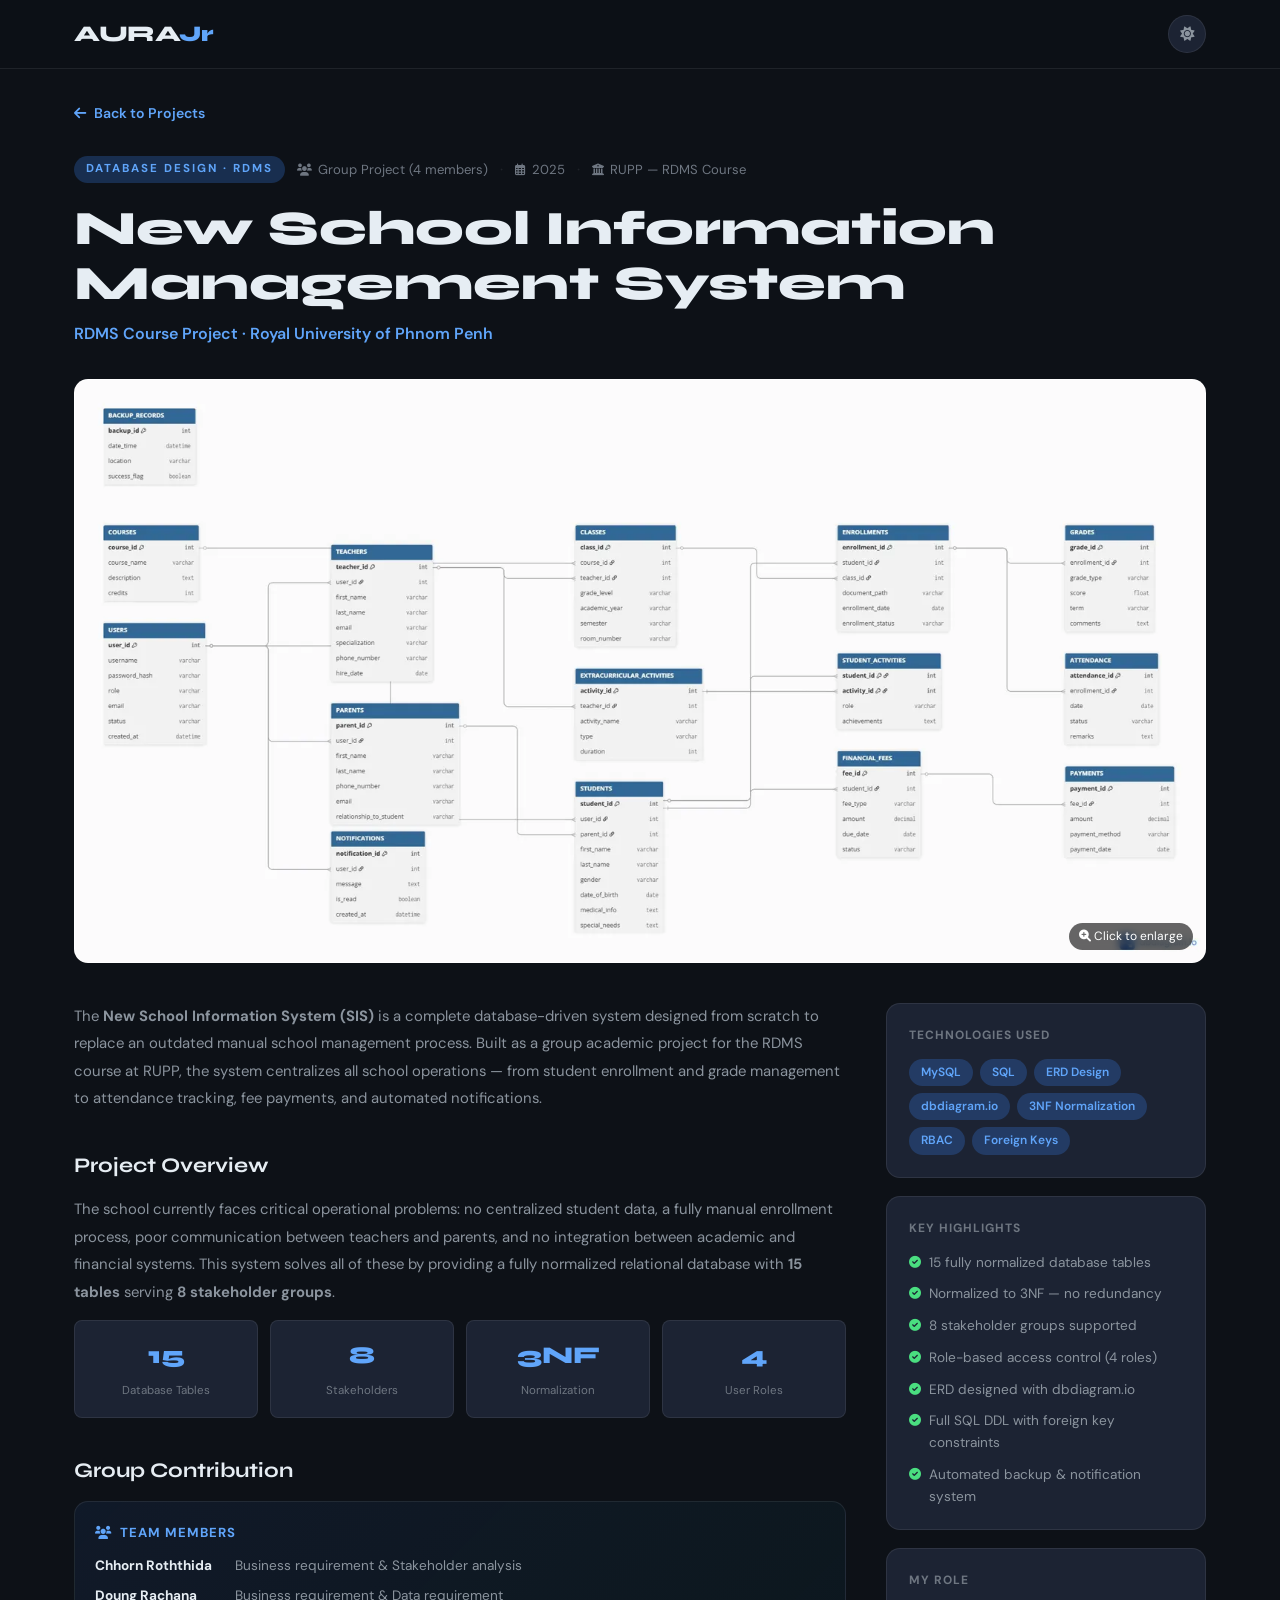
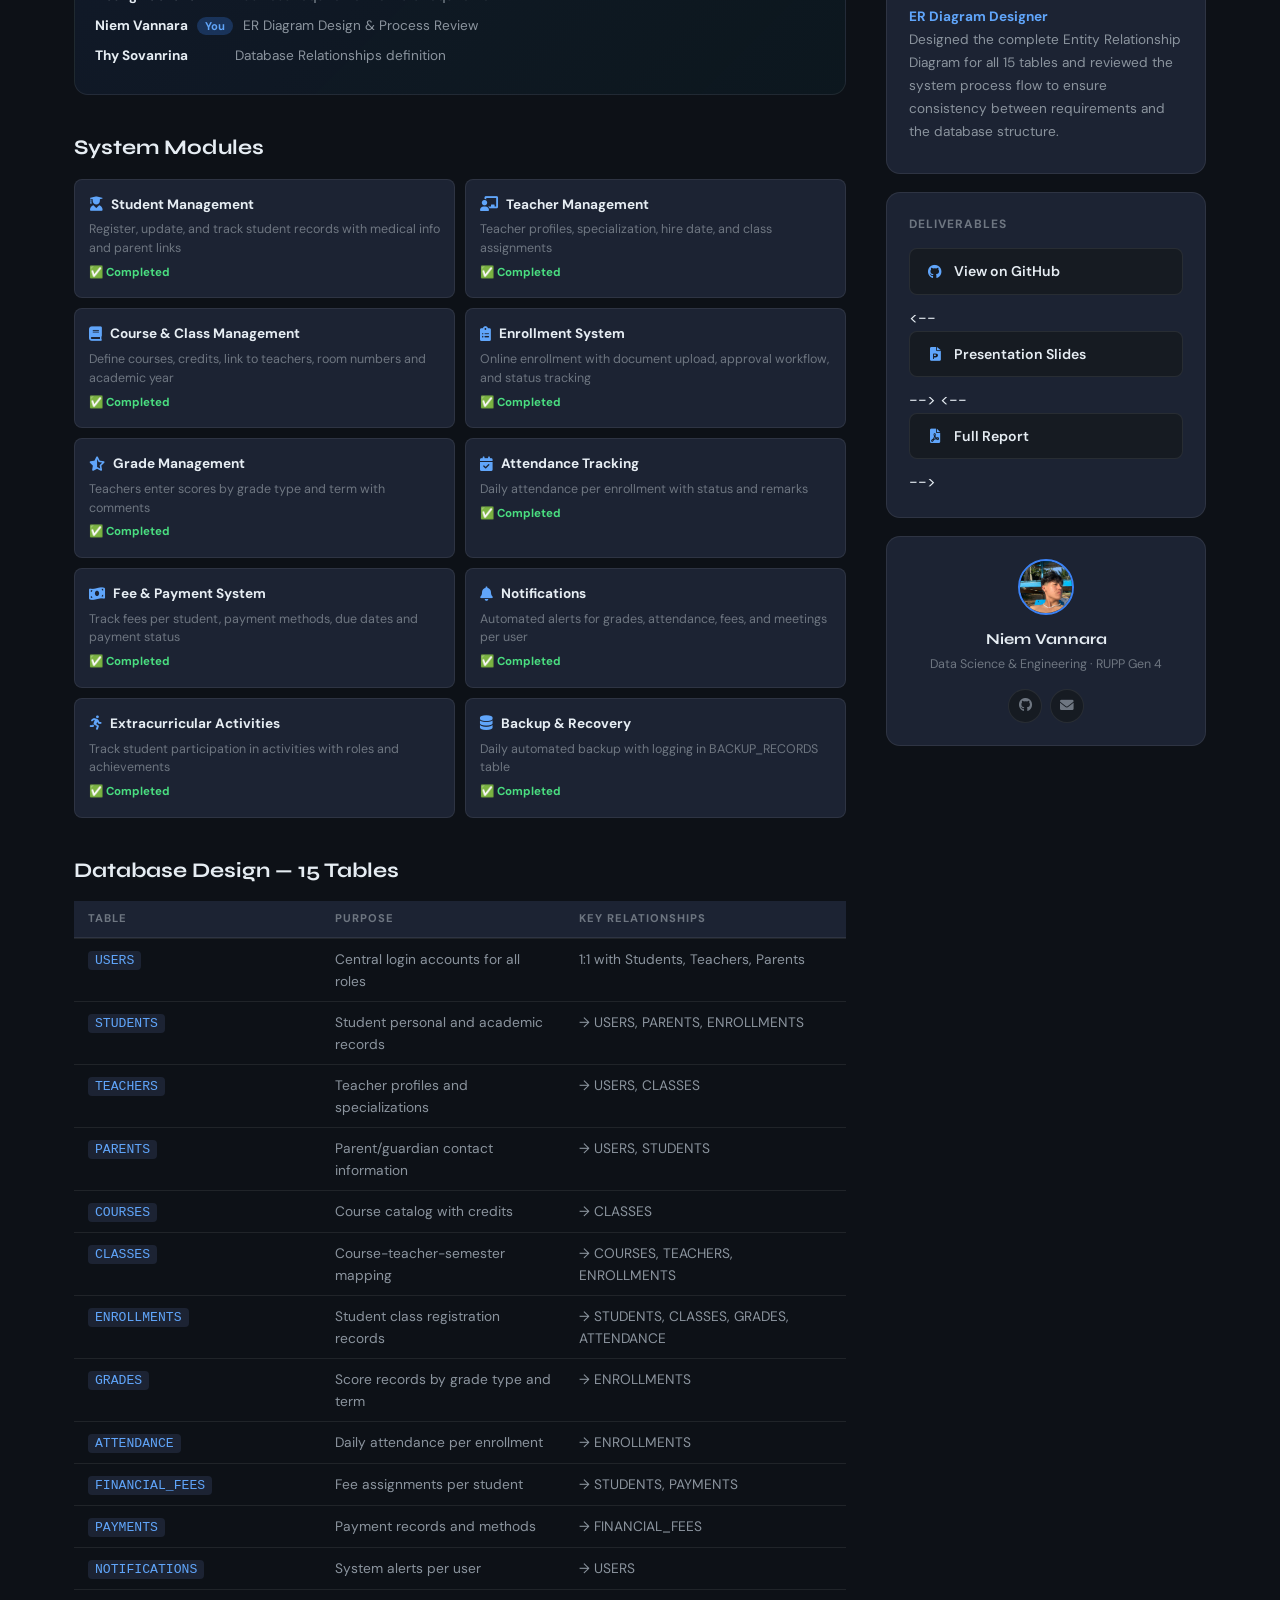
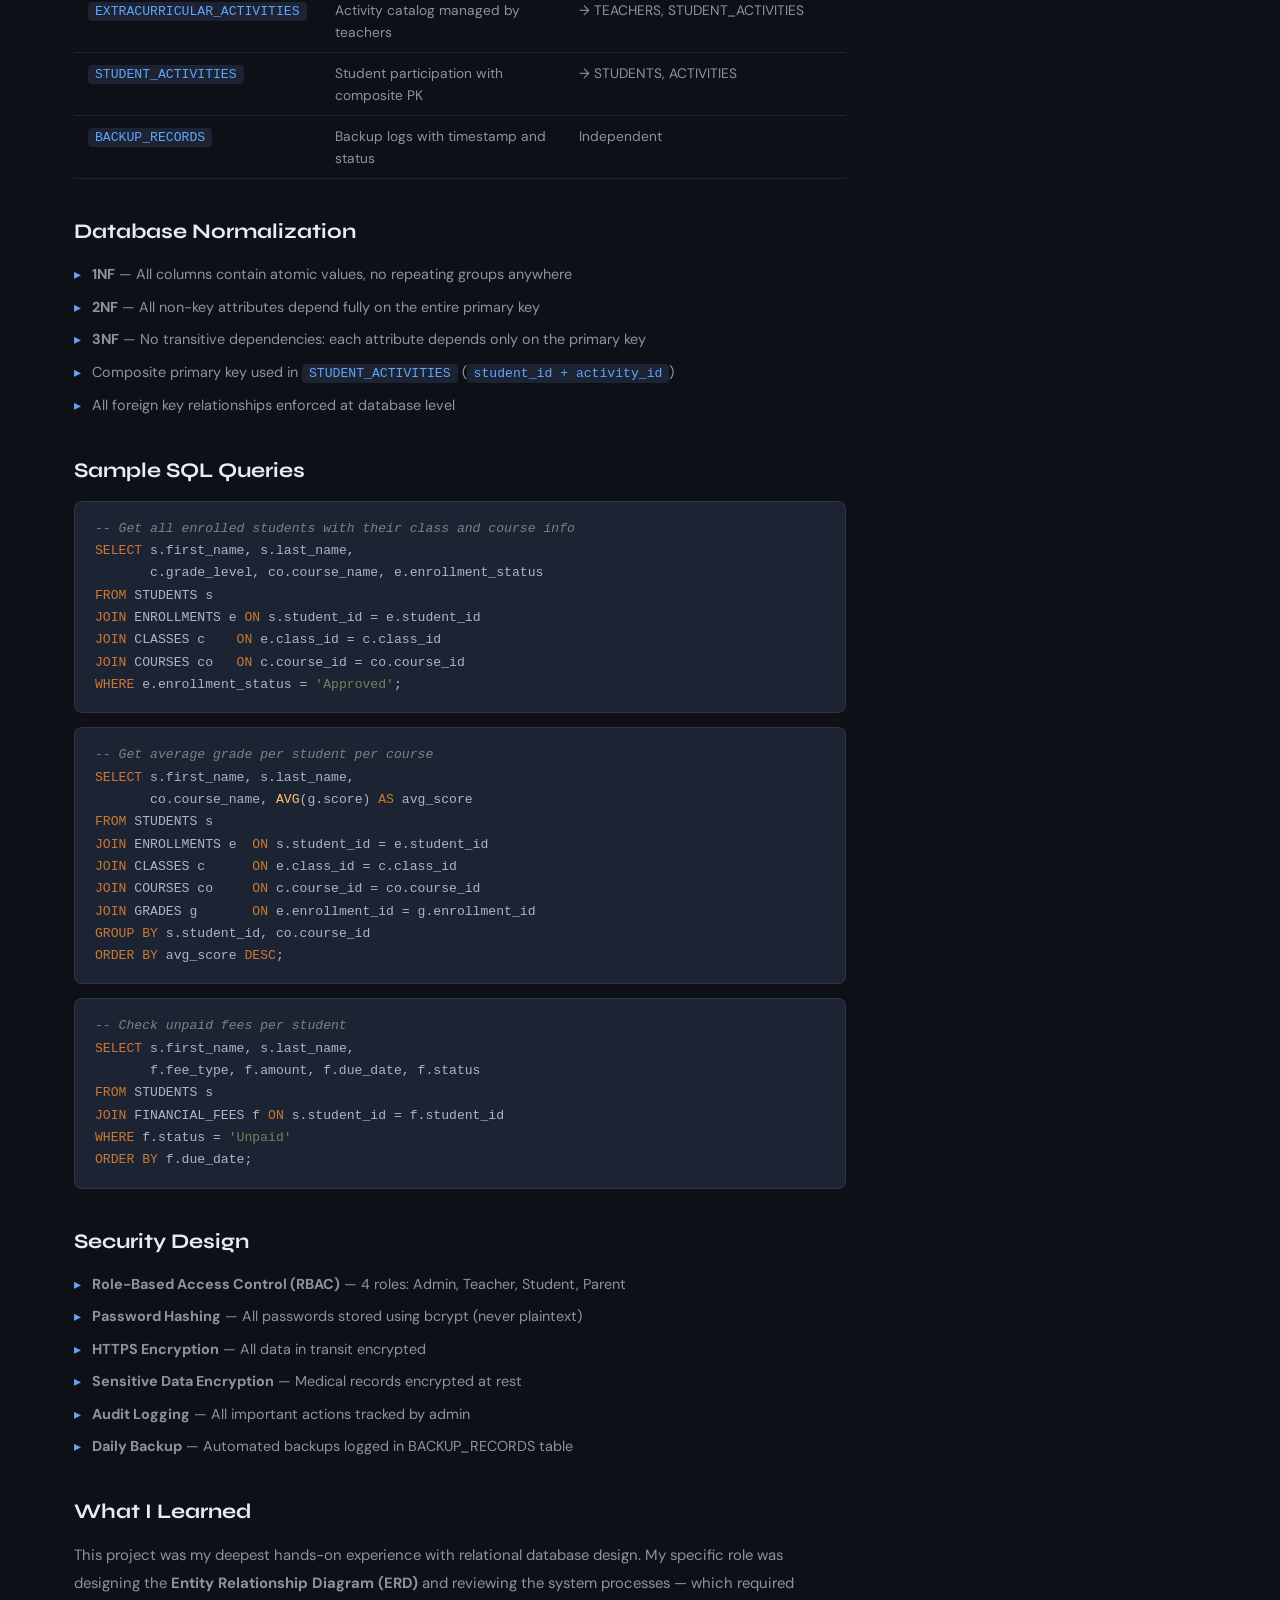
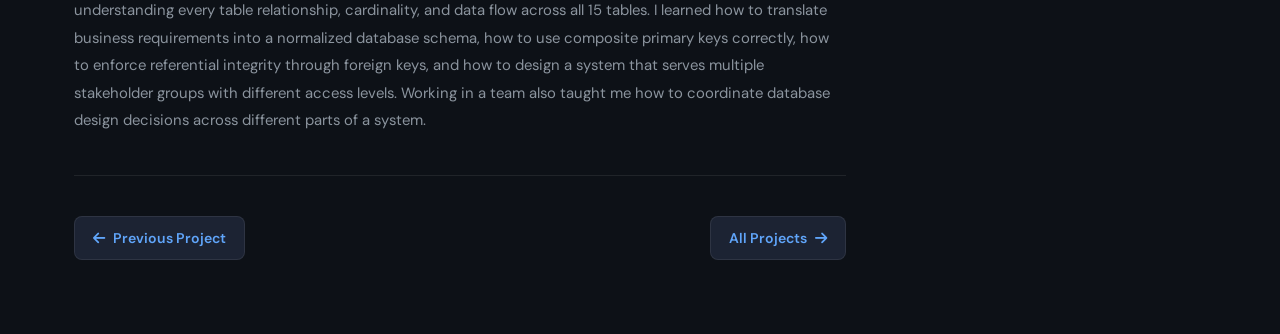
==== commit 7b44bcd2: "added canva slides and pdf report" ====
--- a/projects/school-management.html
+++ b/projects/school-management.html
@@ -376,8 +376,8 @@
                     <h3>Deliverables</h3>
                     <a href="https://github.com/Vannara22" target="_blank" class="proj-link-btn"><i class="fab fa-github"></i> View on GitHub</a>
                     <!-- Add your Canva/PowerPoint link below -->
-                    <!-- <a href="YOUR_CANVA_OR_GDRIVE_LINK" target="_blank" class="proj-link-btn"><i class="fas fa-file-powerpoint"></i> Presentation Slides</a> -->
-                    <!-- <a href="../reports/school-report.pdf" target="_blank" class="proj-link-btn"><i class="fas fa-file-pdf"></i> Full Report</a> -->
+                    <-- <a href="https://canva.link/f6xcqq08lcap3yx" target="_blank" class="proj-link-btn"><i class="fas fa-file-powerpoint"></i> Presentation Slides</a> -->
+                    <-- <a href="school_management_system report.pdf" target="_blank" class="proj-link-btn"><i class="fas fa-file-pdf"></i> Full Report</a> -->
                 </div>
 
                 <div class="author-card">
